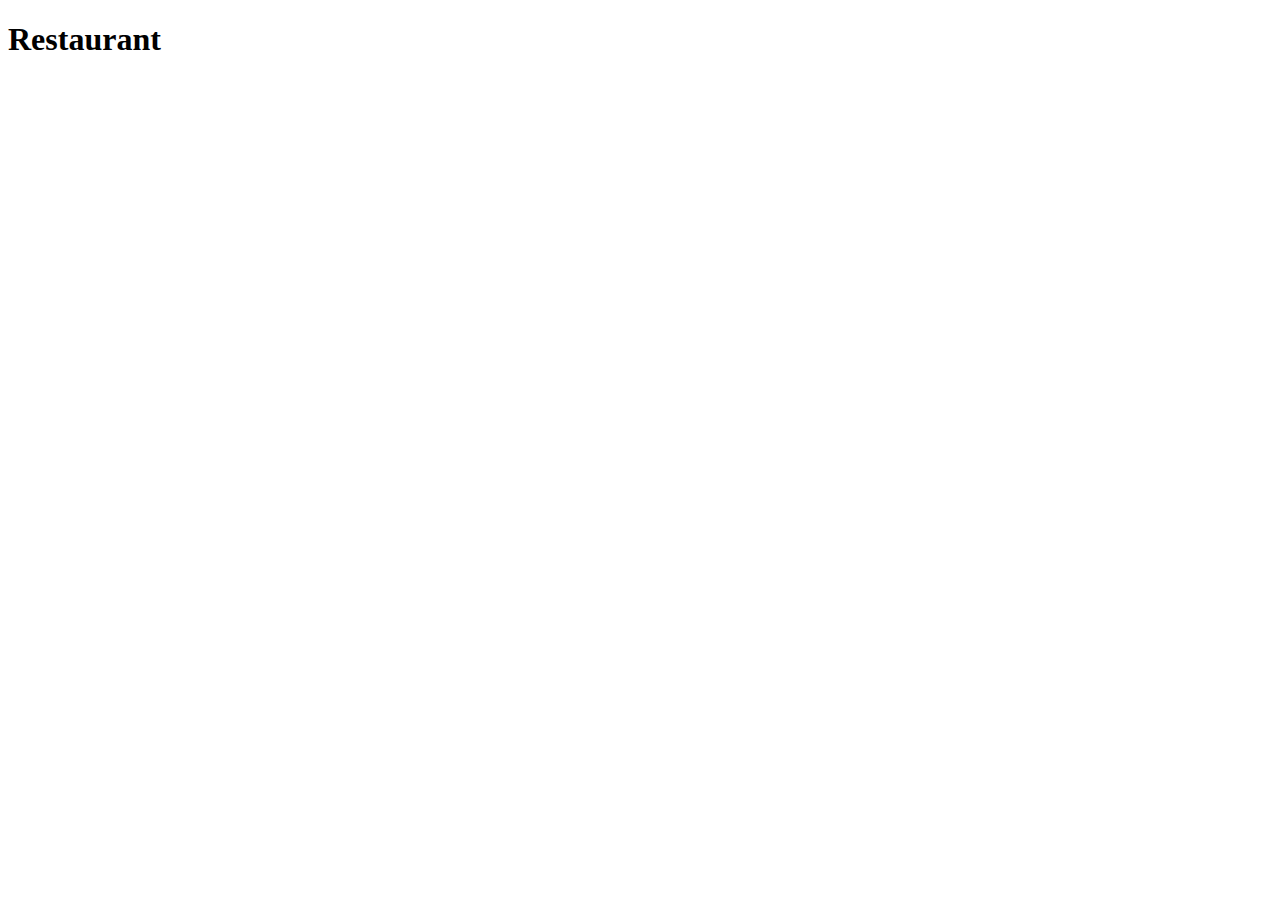
==== index.html @ d1dcd74a "first commit of the projects" ====
<!DOCTYPE html>
<html lang="en">
<head>
  <meta charset="UTF-8">
  <meta http-equiv="X-UA-Compatible" content="IE=edge">
  <meta name="viewport" content="width=device-width, initial-scale=1.0">
  <title>Restaurant</title>
</head>
<body>
  <h1>Restaurant</h1>
</body>
</html>
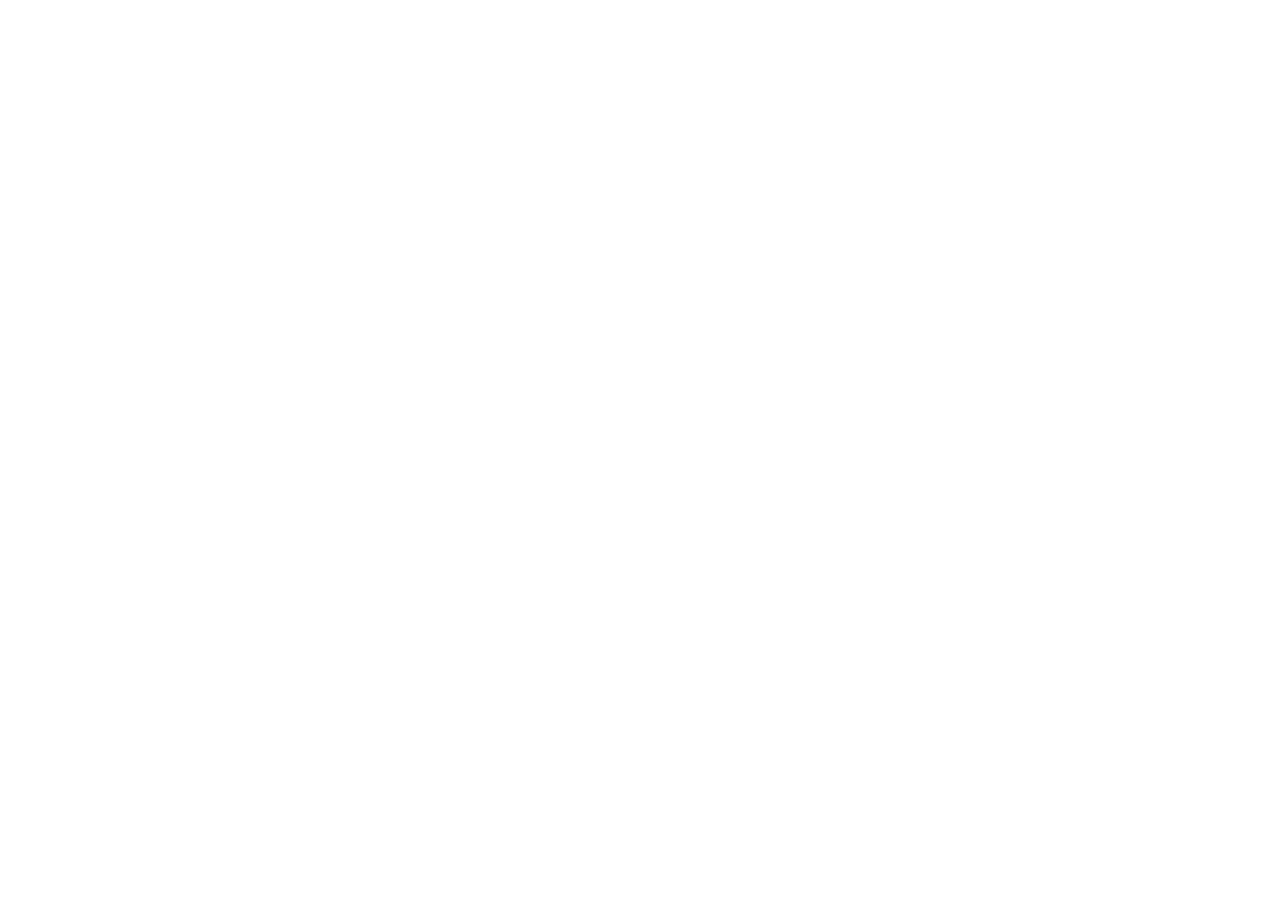
==== commit 03cb330f: "02" ====
--- a/index.html
+++ b/index.html
@@ -4,9 +4,16 @@
   <meta charset="UTF-8">
   <meta http-equiv="X-UA-Compatible" content="IE=edge">
   <meta name="viewport" content="width=device-width, initial-scale=1.0">
-  <title>Restaurant</title>
+  <!-- favicon -->
+  <link rel="shortcut icon" href="./assets/img/logo.png" type="image/x-icon">
+  <!-- css -->
+  <link rel="stylesheet" href="assets/bootstrap/css/mdb.min.css">
+  <link rel="stylesheet" href="assets/css/style.css">
+  <title>Restaurantly</title>
 </head>
+
 <body>
-  <h1>Restaurant</h1>
+
+  <script src="assets/bootstrap/js/mdb.min.js"></script>
 </body>
 </html>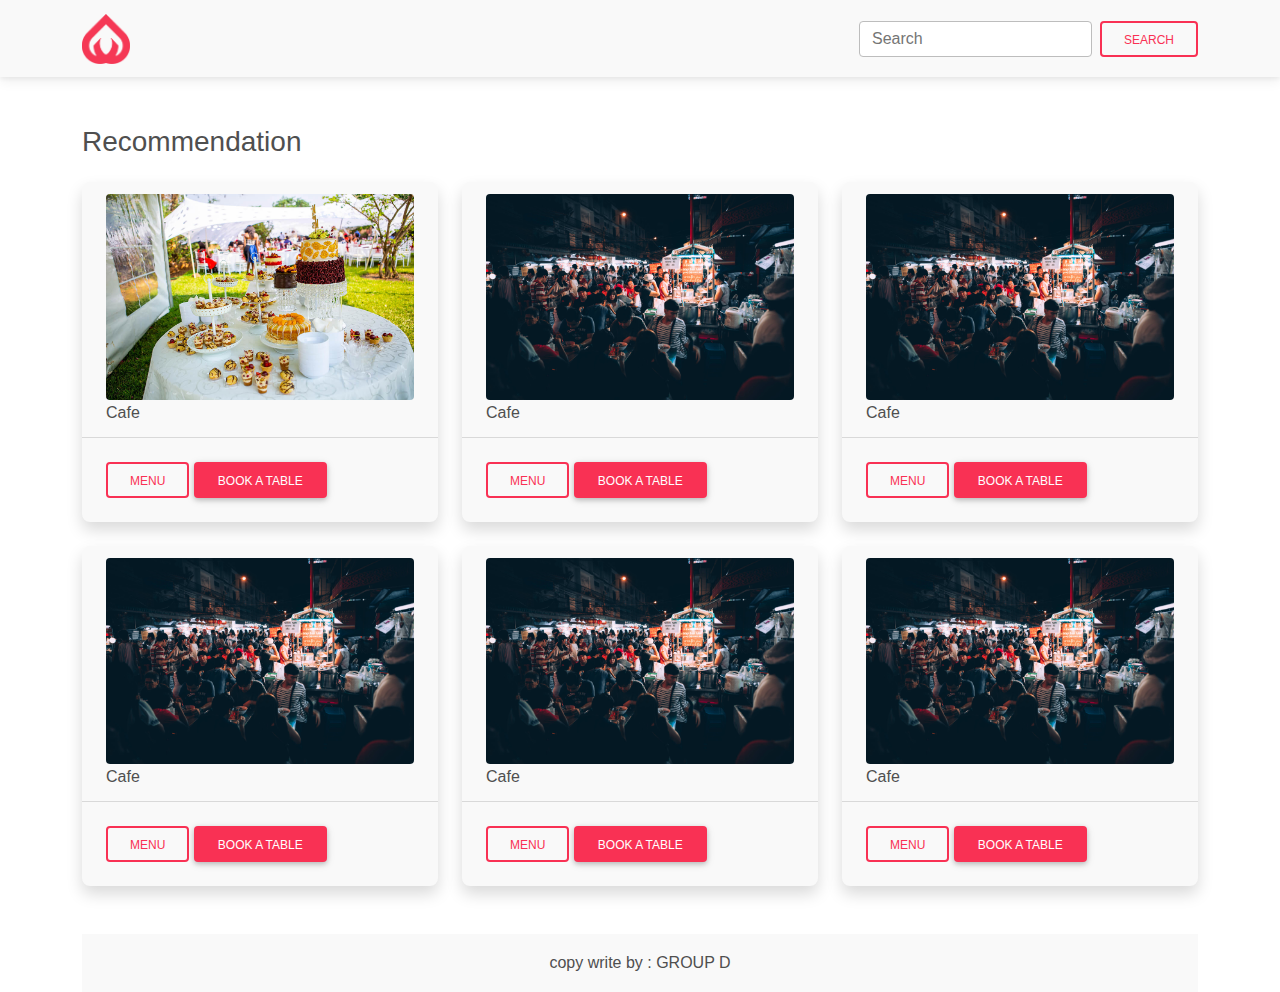
==== commit 7dcc7352: "02" ====
--- a/index.html
+++ b/index.html
@@ -1,5 +1,6 @@
 <!DOCTYPE html>
 <html lang="en">
+
 <head>
   <meta charset="UTF-8">
   <meta http-equiv="X-UA-Compatible" content="IE=edge">
@@ -8,12 +9,170 @@
   <link rel="shortcut icon" href="./assets/img/logo.png" type="image/x-icon">
   <!-- css -->
   <link rel="stylesheet" href="assets/bootstrap/css/mdb.min.css">
+  <link href="https://unpkg.com/aos@2.3.1/dist/aos.css" rel="stylesheet">
   <link rel="stylesheet" href="assets/css/style.css">
   <title>Restaurantly</title>
 </head>
 
 <body>
+  <!-- navbar  -->
+  <nav class="navbar navbar-expand-lg navbar-light bg-light">
+    <div class="container">
+      <a class="navbar-brand" href="#">
+        <img src="./assets/img/logo.png" class="img-fluid" style="width: 12%;" alt="">
+      </a>
+      <button class="navbar-toggler" type="button" data-bs-toggle="collapse" data-bs-target="#navbarScroll"
+        aria-controls="navbarScroll" aria-expanded="false" aria-label="Toggle navigation">
+        <span class="navbar-toggler-icon"></span>
+      </button>
+      <div class="collapse navbar-collapse" id="navbarScroll">
+
+        <form class="d-flex ms-auto">
+          <input class="form-control me-2" type="search" placeholder="Search" aria-label="Search">
+          <button class="btn btn-outline-danger" type="submit">Search</button>
+        </form>
+      </div>
+    </div>
+  </nav>
+
+
+
+  <!-- menu sheet -->
+  <div class="container">
+    <div class="row my-5">
+      <div class="col-md-12 mb-4">
+        <span class="h3">Recommendation</span>
+      </div>
+      <div class="col-md-4">
+        <div class="card  shadow bg-light">
+          <div class="card-header">
+            <img class="img-fluid rounded" src="assets/img/event/event-birthday.jpg" alt="">
+            <span>Cafe</span>
+          </div>
+          <div class="card-body">
+            <div class="button-group">
+              <a data-mdb-toggle="modal" data-mdb-target="#exampleModal" class="btn btn-outline-danger" href="">Menu</a>
+              <a data-mdb-toggle="modal" data-mdb-target="#exampleModal" class="btn btn-danger" href="">Book A Table</a>
+            </div>
+          </div>
+        </div>
+      </div>
+
+      <div class="col-md-4">
+        <div class="card shadow bg-light">
+          <div class="card-header">
+            <img class="img-fluid rounded" src="assets/img/event/events-bg.jpg" alt="">
+            <span>Cafe</span>
+          </div>
+          <div class="card-body">
+            <div class="button-group">
+              <a data-mdb-toggle="modal" data-mdb-target="#exampleModal" class="btn btn-outline-danger" href="">Menu</a>
+              <a data-mdb-toggle="modal" data-mdb-target="#exampleModal" class="btn btn-danger" href="">Book A Table</a>
+            </div>
+          </div>
+        </div>
+      </div>
+
+      <div class="col-md-4">
+        <div class="card shadow bg-light">
+          <div class="card-header">
+            <img class="img-fluid rounded" src="assets/img/event/events-bg.jpg" alt="">
+            <span>Cafe</span>
+          </div>
+          <div class="card-body">
+            <div class="button-group">
+              <a data-mdb-toggle="modal" data-mdb-target="#exampleModal" class="btn btn-outline-danger" href="">Menu</a>
+              <a data-mdb-toggle="modal" data-mdb-target="#exampleModal" class="btn btn-danger" href="">Book A Table</a>
+            </div>
+          </div>
+        </div>
+      </div>
+
+      <div class="col-md-4 mt-4">
+        <div class="card shadow bg-light">
+          <div class="card-header">
+            <img class="img-fluid rounded" src="assets/img/event/events-bg.jpg" alt="">
+            <span>Cafe</span>
+          </div>
+          <div class="card-body">
+            <div class="button-group">
+              <a data-mdb-toggle="modal" data-mdb-target="#exampleModal" class="btn btn-outline-danger" href="">Menu</a>
+              <a data-mdb-toggle="modal" data-mdb-target="#exampleModal" class="btn btn-danger" href="">Book A Table</a>
+            </div>
+          </div>
+        </div>
+      </div>
+
+      <div class="col-md-4 mt-4">
+        <div class="card shadow bg-light">
+          <div class="card-header">
+            <img class="img-fluid rounded" src="assets/img/event/events-bg.jpg" alt="">
+            <span>Cafe</span>
+          </div>
+          <div class="card-body">
+            <div class="button-group">
+              <a data-mdb-toggle="modal" data-mdb-target="#exampleModal" class="btn btn-outline-danger" href="">Menu</a>
+              <a data-mdb-toggle="modal" data-mdb-target="#exampleModal" class="btn btn-danger" href="">Book A Table</a>
+            </div>
+          </div>
+        </div>
+      </div>
+
+      <div class="col-md-4 mt-4">
+        <div class="card shadow bg-light">
+          <div class="card-header">
+            <img class="img-fluid rounded" src="assets/img/event/events-bg.jpg" alt="">
+            <span>Cafe</span>
+          </div>
+          <div class="card-body">
+            <div class="button-group">
+              <a data-mdb-toggle="modal" data-mdb-target="#exampleModal" class="btn btn-outline-danger" href="">Menu</a>
+              <a data-mdb-toggle="modal" data-mdb-target="#exampleModal" class="btn btn-danger" href="">Book A Table</a>
+            </div>
+          </div>
+        </div>
+      </div>
+    </div>
+  </div>
+  <!-- <h1 class="text-center bg-info text-light">web site will be declear here</h1> -->
+  <div id="section-footer">
+    <div class="container">
+      <div class="row">
+        <div class="col-md-12">
+          <div class="text-center bg-light py-3">
+            copy write by : GROUP D
+          </div>
+        </div>
+      </div>
+    </div>
+  </div>
+
+
+
+
+<!-- modal -->
+<div class="modal fade" id="exampleModal" tabindex="-1" aria-labelledby="exampleModalLabel" aria-hidden="true">
+  <div class="modal-dialog">
+    <div class="modal-content">
+      <div class="modal-header">
+        <h5 class="modal-title" id="exampleModalLabel">Modal title</h5>
+        <button type="button" class="btn-close" data-mdb-dismiss="modal" aria-label="Close"></button>
+      </div>
+      <div class="modal-body">...</div>
+      <div class="modal-footer">
+        <button type="button" class="btn btn-secondary" data-mdb-dismiss="modal">Close</button>
+        <button type="button" class="btn btn-primary">Save changes</button>
+      </div>
+    </div>
+  </div>
+</div>
+
 
   <script src="assets/bootstrap/js/mdb.min.js"></script>
+  <script src="https://unpkg.com/aos@2.3.1/dist/aos.js"></script>
+  <script>
+    AOS.init();
+  </script>
 </body>
+
 </html>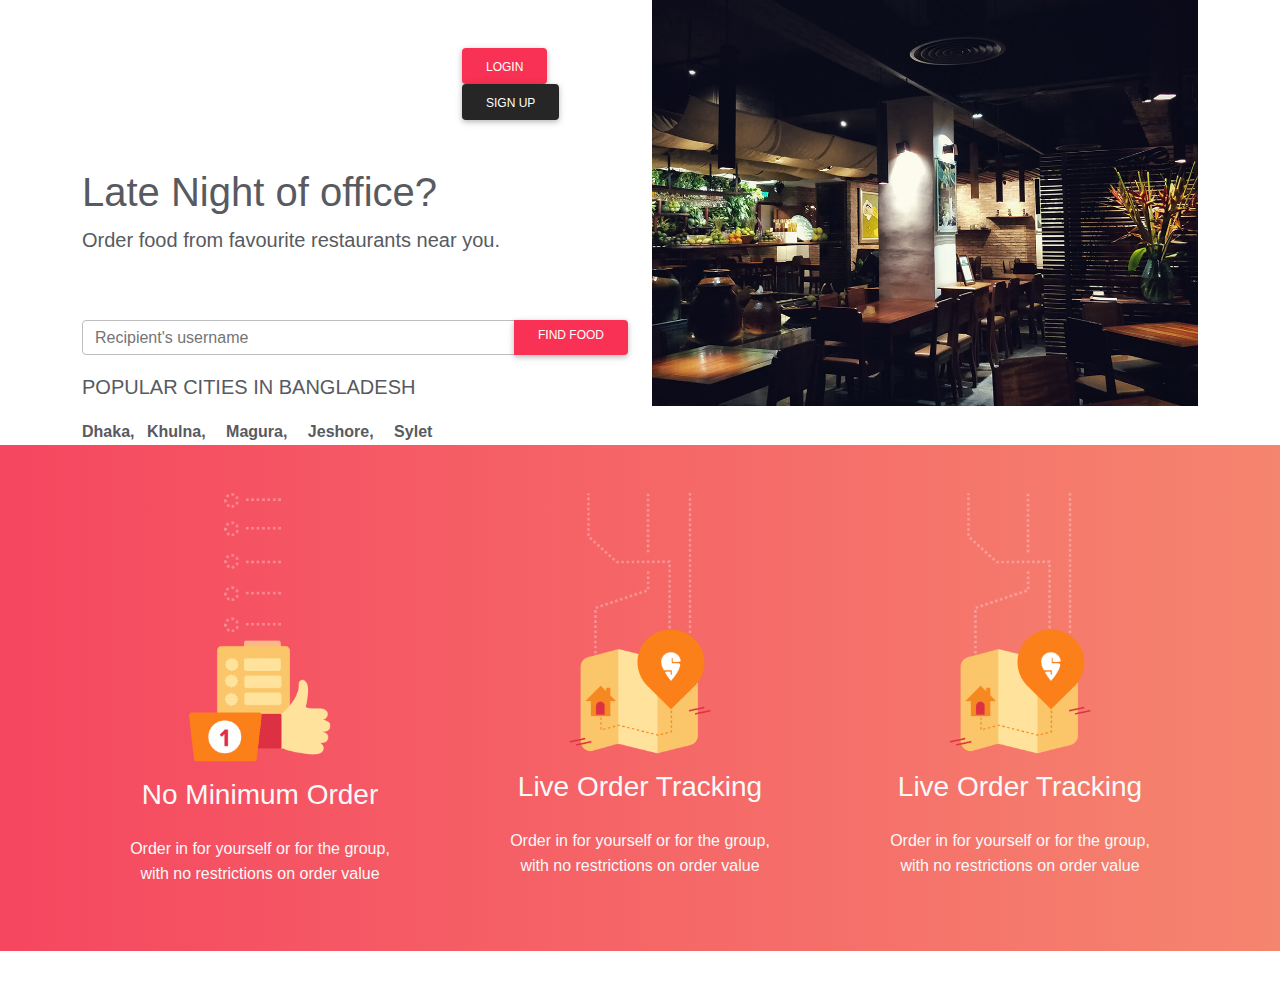
==== commit 2b40963a: "01-06-22" ====
--- a/index.html
+++ b/index.html
@@ -7,6 +7,7 @@
   <meta name="viewport" content="width=device-width, initial-scale=1.0">
   <!-- favicon -->
   <link rel="shortcut icon" href="./assets/img/logo.png" type="image/x-icon">
+  <link rel="stylesheet" href="https://cdn.jsdelivr.net/npm/bootstrap-icons@1.8.3/font/bootstrap-icons.css">
   <!-- css -->
   <link rel="stylesheet" href="assets/bootstrap/css/mdb.min.css">
   <link href="https://unpkg.com/aos@2.3.1/dist/aos.css" rel="stylesheet">
@@ -15,164 +16,93 @@
 </head>
 
 <body>
-  <!-- navbar  -->
-  <nav class="navbar navbar-expand-lg navbar-light bg-light">
+
+  <section id="hero">
     <div class="container">
-      <a class="navbar-brand" href="#">
-        <img src="./assets/img/logo.png" class="img-fluid" style="width: 12%;" alt="">
-      </a>
-      <button class="navbar-toggler" type="button" data-bs-toggle="collapse" data-bs-target="#navbarScroll"
-        aria-controls="navbarScroll" aria-expanded="false" aria-label="Toggle navigation">
-        <span class="navbar-toggler-icon"></span>
-      </button>
-      <div class="collapse navbar-collapse" id="navbarScroll">
+      <div class="row">
+        <div class="col-md-6">
+          <!-- Navbar -->
+          <div class="row align-items-center justify-content-between my-5">
+            <div class="col-md-4">
+              <img src="./assets/img/fullLogo.png" class="img-fluid" style="width: 100%;" alt="">
+            </div>
 
-        <form class="d-flex ms-auto">
-          <input class="form-control me-2" type="search" placeholder="Search" aria-label="Search">
-          <button class="btn btn-outline-danger" type="submit">Search</button>
-        </form>
-      </div>
-    </div>
-  </nav>
+            <div class="col-md-4 ">
+              <a href="./login_page.html" class="btn btn-danger">Login</a>
+              <button class="btn btn-dark">Sign up</button>
+            </div>
 
-
-
-  <!-- menu sheet -->
-  <div class="container">
-    <div class="row my-5">
-      <div class="col-md-12 mb-4">
-        <span class="h3">Recommendation</span>
-      </div>
-      <div class="col-md-4">
-        <div class="card  shadow bg-light">
-          <div class="card-header">
-            <img class="img-fluid rounded" src="assets/img/event/event-birthday.jpg" alt="">
-            <span>Cafe</span>
-          </div>
-          <div class="card-body">
-            <div class="button-group">
-              <a data-mdb-toggle="modal" data-mdb-target="#exampleModal" class="btn btn-outline-danger" href="">Menu</a>
-              <a data-mdb-toggle="modal" data-mdb-target="#exampleModal" class="btn btn-danger" href="">Book A Table</a>
+            <div class="col-md-12 mt-5">
+              <h1>Late Night of office?</h1>
+              <p class="lead">Order food from favourite restaurants near you.</p>
             </div>
           </div>
-        </div>
-      </div>
 
-      <div class="col-md-4">
-        <div class="card shadow bg-light">
-          <div class="card-header">
-            <img class="img-fluid rounded" src="assets/img/event/events-bg.jpg" alt="">
-            <span>Cafe</span>
+          <div class="col-md-12">
+            <form action="">
+              <div class="input-group mb-3">
+                <input type="text" class="form-control" placeholder="Recipient's username"
+                  aria-label="Recipient's username" aria-describedby="button-addon2">
+                <a href="./restaurantly.html" class="btn btn-danger" type="button" id="button-addon2">FIND FOOD</a>
+              </div>
+            </form>
           </div>
-          <div class="card-body">
-            <div class="button-group">
-              <a data-mdb-toggle="modal" data-mdb-target="#exampleModal" class="btn btn-outline-danger" href="">Menu</a>
-              <a data-mdb-toggle="modal" data-mdb-target="#exampleModal" class="btn btn-danger" href="">Book A Table</a>
+
+          <div class="col-md-12">
+            <div>
+              <p class="lead">
+                POPULAR CITIES IN BANGLADESH
+              </p>
+              <span>
+                <strong class="">Dhaka,</strong>
+                <strong class="mx-2">Khulna,</strong>
+                <strong class="mx-2">Magura,</strong>
+                <strong class="mx-2">Jeshore,</strong>
+                <strong class="mx-2">Sylet</strong>
+              </span>
             </div>
           </div>
+
         </div>
-      </div>
-
-      <div class="col-md-4">
-        <div class="card shadow bg-light">
-          <div class="card-header">
-            <img class="img-fluid rounded" src="assets/img/event/events-bg.jpg" alt="">
-            <span>Cafe</span>
-          </div>
-          <div class="card-body">
-            <div class="button-group">
-              <a data-mdb-toggle="modal" data-mdb-target="#exampleModal" class="btn btn-outline-danger" href="">Menu</a>
-              <a data-mdb-toggle="modal" data-mdb-target="#exampleModal" class="btn btn-danger" href="">Book A Table</a>
-            </div>
-          </div>
-        </div>
-      </div>
-
-      <div class="col-md-4 mt-4">
-        <div class="card shadow bg-light">
-          <div class="card-header">
-            <img class="img-fluid rounded" src="assets/img/event/events-bg.jpg" alt="">
-            <span>Cafe</span>
-          </div>
-          <div class="card-body">
-            <div class="button-group">
-              <a data-mdb-toggle="modal" data-mdb-target="#exampleModal" class="btn btn-outline-danger" href="">Menu</a>
-              <a data-mdb-toggle="modal" data-mdb-target="#exampleModal" class="btn btn-danger" href="">Book A Table</a>
-            </div>
-          </div>
-        </div>
-      </div>
-
-      <div class="col-md-4 mt-4">
-        <div class="card shadow bg-light">
-          <div class="card-header">
-            <img class="img-fluid rounded" src="assets/img/event/events-bg.jpg" alt="">
-            <span>Cafe</span>
-          </div>
-          <div class="card-body">
-            <div class="button-group">
-              <a data-mdb-toggle="modal" data-mdb-target="#exampleModal" class="btn btn-outline-danger" href="">Menu</a>
-              <a data-mdb-toggle="modal" data-mdb-target="#exampleModal" class="btn btn-danger" href="">Book A Table</a>
-            </div>
-          </div>
-        </div>
-      </div>
-
-      <div class="col-md-4 mt-4">
-        <div class="card shadow bg-light">
-          <div class="card-header">
-            <img class="img-fluid rounded" src="assets/img/event/events-bg.jpg" alt="">
-            <span>Cafe</span>
-          </div>
-          <div class="card-body">
-            <div class="button-group">
-              <a data-mdb-toggle="modal" data-mdb-target="#exampleModal" class="btn btn-outline-danger" href="">Menu</a>
-              <a data-mdb-toggle="modal" data-mdb-target="#exampleModal" class="btn btn-danger" href="">Book A Table</a>
-            </div>
-          </div>
+        <div class="col-md-6">
+          <img src="./assets/img/event/about.jpg" class="img-fluid" alt="">
         </div>
       </div>
     </div>
-  </div>
-  <!-- <h1 class="text-center bg-info text-light">web site will be declear here</h1> -->
-  <div id="section-footer">
+  </section>
+  <!--about -->
+  <section id="about">
     <div class="container">
-      <div class="row">
-        <div class="col-md-12">
-          <div class="text-center bg-light py-3">
-            copy write by : GROUP D
-          </div>
+      <div class="row mb-5">
+        <div class="col-md-4 p-5 text-center">
+          <img src="./assets/img/log1.png" class="img-fluid w-50" alt="">
+          <h3 class="text-light py-3">No Minimum Order</h3>
+          <p class="text-light">Order in for yourself or for the group, with no restrictions on order value</p>
         </div>
+        <div class="col-md-4 p-5 text-center">
+          <img src="./assets/img/log2.png"class="img-fluid w-50"   alt="">
+          <h3 class="text-light py-3">Live Order Tracking</h3>
+          <p class="text-light">Order in for yourself or for the group, with no restrictions on order value</p>
+        </div>
+        <div class="col-md-4 p-5 text-center">
+          <img src="./assets/img/log2.png"class="img-fluid w-50"   alt="">
+          <h3 class="text-light py-3">Live Order Tracking</h3>
+          <p class="text-light">Order in for yourself or for the group, with no restrictions on order value</p>
+        </div>
+        
       </div>
     </div>
-  </div>
+  </section>
 
 
 
 
-<!-- modal -->
-<div class="modal fade" id="exampleModal" tabindex="-1" aria-labelledby="exampleModalLabel" aria-hidden="true">
-  <div class="modal-dialog">
-    <div class="modal-content">
-      <div class="modal-header">
-        <h5 class="modal-title" id="exampleModalLabel">Modal title</h5>
-        <button type="button" class="btn-close" data-mdb-dismiss="modal" aria-label="Close"></button>
-      </div>
-      <div class="modal-body">...</div>
-      <div class="modal-footer">
-        <button type="button" class="btn btn-secondary" data-mdb-dismiss="modal">Close</button>
-        <button type="button" class="btn btn-primary">Save changes</button>
-      </div>
-    </div>
-  </div>
-</div>
-
 
   <script src="assets/bootstrap/js/mdb.min.js"></script>
   <script src="https://unpkg.com/aos@2.3.1/dist/aos.js"></script>
-  <script>
-    AOS.init();
-  </script>
+  <script src="https://cdn.jsdelivr.net/npm/bootstrap@5.0.2/dist/js/bootstrap.bundle.min.js"
+    integrity="sha384-MrcW6ZMFYlzcLA8Nl+NtUVF0sA7MsXsP1UyJoMp4YLEuNSfAP+JcXn/tWtIaxVXM"
+    crossorigin="anonymous"></script>
 </body>
 
 </html>--- a/assets/css/style.css
+++ b/assets/css/style.css
@@ -0,0 +1,38 @@
+:root{
+  --color-primary:#5777ba;
+  --color-primary-variant: #748ec6;
+  --color-white:#fff;
+  --color-text:#585a61;
+  --color-bg:rgba(255, 255, 255, 0.95);
+  --shadow:rgba(0, 0, 0, 0.1);
+  --color-gray:#6c757d;
+}
+
+
+body {
+  font-family: "Open Sans", sans-serif;
+  color: #585a61;
+}
+
+a {
+  color: var(--color-primary);
+  text-decoration: none;
+}
+
+a:hover {
+  color: #7b94c9;
+  text-decoration: none;
+}
+
+h1, h2, h3, h4, h5, h6 {
+  font-family: "Raleway", sans-serif;
+}
+
+/* HERO */
+.hero{
+  background-image: url('/assets/img/event/about.jpg');
+}
+
+#about{
+  background:linear-gradient(to right,#F54760,#F5856F);;
+}